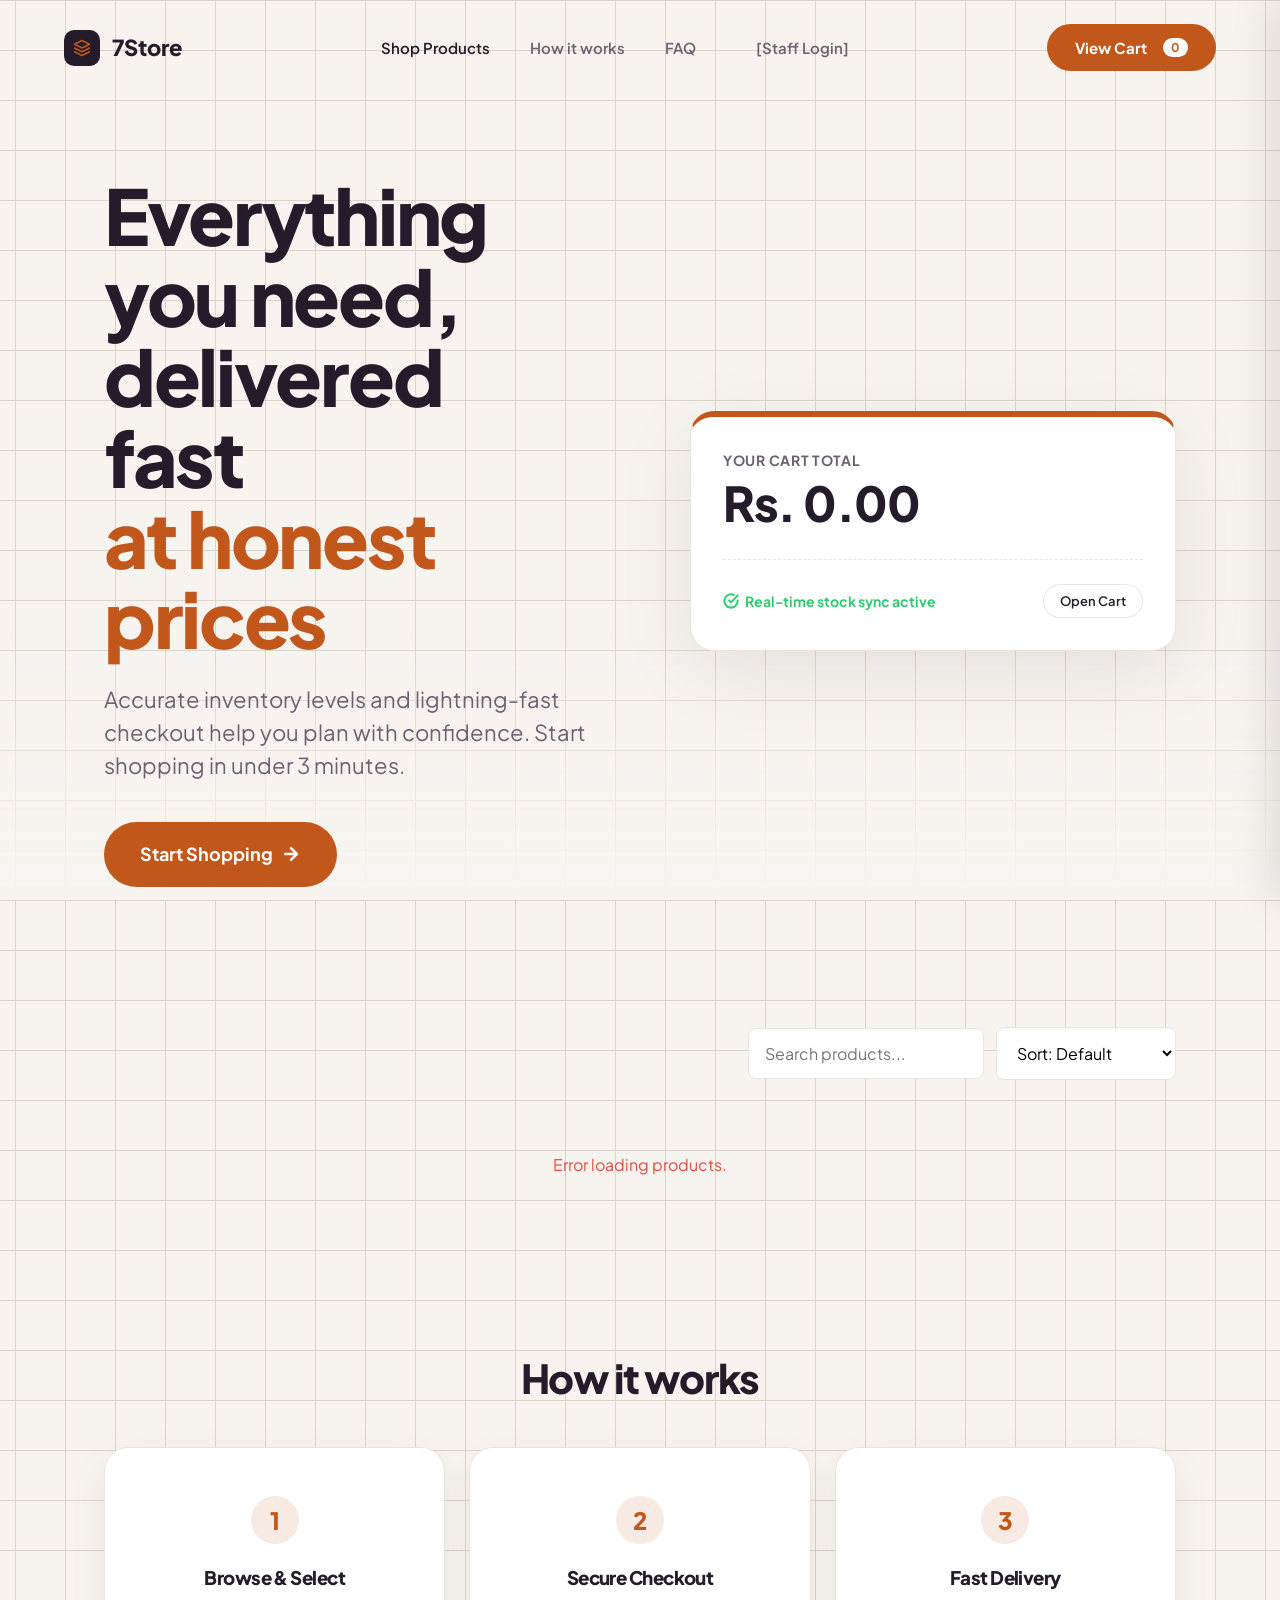
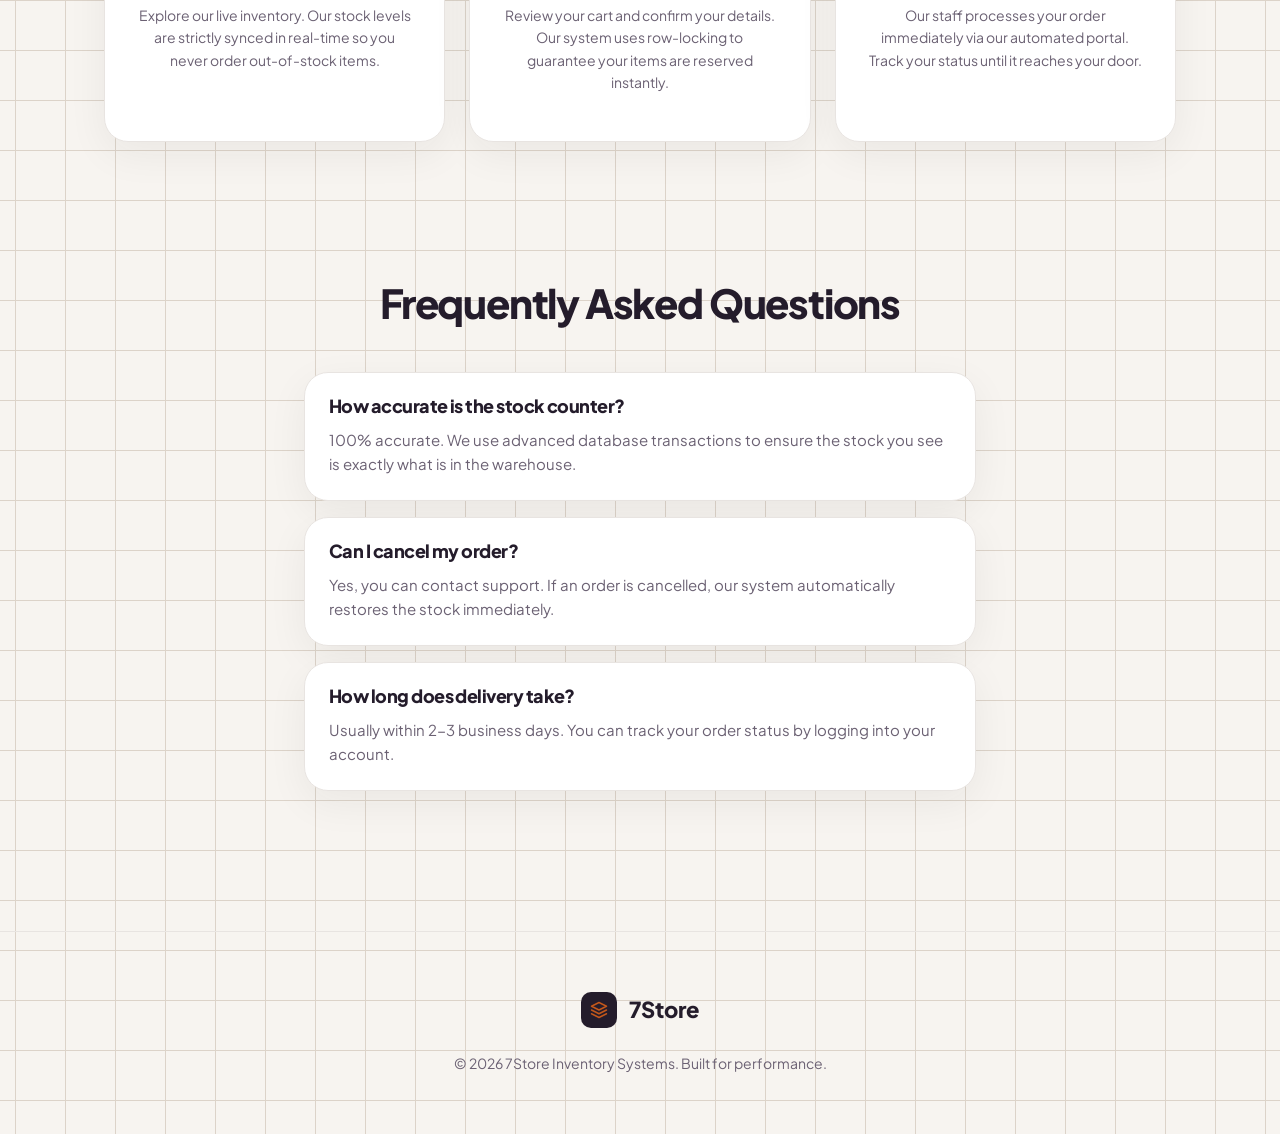
==== index.html @ 254e4165 "Initial commit: E-Commerce Inventory & Order Management System" ====
<!DOCTYPE html>
<html lang="en">
<head>
    <meta charset="UTF-8">
    <meta name="viewport" content="width=device-width, initial-scale=1.0">
    <title>7Store - E-Commerce</title>
    <link rel="stylesheet" href="css/style.css">
</head>
<body>
    <nav class="navbar">
        <div class="logo">
            <div class="logo-tile">
                <svg viewBox="0 0 24 24" fill="none" stroke-width="2" stroke-linecap="round" stroke-linejoin="round">
                    <polygon points="12 2 2 7 12 12 22 7 12 2"></polygon>
                    <polyline points="2 17 12 22 22 17"></polyline>
                    <polyline points="2 12 12 17 22 12"></polyline>
                </svg>
            </div>
            7Store
        </div>
        <div class="nav-links">
            <a href="#shop" class="active">Shop Products</a>
            <a href="#how">How it works</a>
            <a href="#faq">FAQ</a>
            <a href="login.html" style="margin-left: 20px;">[Staff Login]</a>
        </div>
        <button class="btn-primary" onclick="toggleCart()">
            View Cart <span id="cart-count" style="background:#fff; color:var(--accent); padding:2px 8px; border-radius:12px; font-size:12px; margin-left:8px;">0</span>
        </button>
    </nav>

    <div class="container" style="display:flex; align-items:center; gap:60px; min-height:60vh; padding-top: 80px;">
        <div style="flex:1;">
            <h1 class="hero-title">
                Everything you need,<br>
                delivered fast<br>
                <span class="accent-text">at honest prices</span>
            </h1>
            <p style="font-size:22px; margin-bottom:40px; color:var(--text-muted); line-height:1.5;">Accurate inventory levels and lightning-fast checkout help you plan with confidence. Start shopping in under 3 minutes.</p>
            <a href="#shop" class="btn-primary" style="font-size:18px; padding:18px 36px; border-radius:40px;">
                Start Shopping 
                <svg width="20" height="20" viewBox="0 0 24 24" fill="none" stroke="currentColor" stroke-width="3" stroke-linecap="round" stroke-linejoin="round"><line x1="5" y1="12" x2="19" y2="12"></line><polyline points="12 5 19 12 12 19"></polyline></svg>
            </a>
        </div>
        <div style="flex:1; padding-left:40px;">
            <div class="card" style="padding: 32px; position:relative; box-shadow: 0 20px 80px rgba(0,0,0,0.08); border-radius:24px; border-top: 6px solid var(--accent);">
                <div style="display:flex; justify-content:space-between; align-items:flex-end;">
                    <div>
                        <div style="font-size:14px; color:var(--text-muted); font-weight:700; margin-bottom:8px; text-transform:uppercase; letter-spacing:0.05em;">Your Cart Total</div>
                        <div style="font-size:48px; font-weight:800; line-height:1; letter-spacing:-0.03em; color:var(--text-main);">Rs. <span id="cart-total">0.00</span></div>
                    </div>
                </div>
                <div style="margin-top:32px; padding-top:24px; border-top:1px dashed var(--card-border); display:flex; justify-content:space-between; align-items:center;">
                    <span style="font-size:14px; color:var(--success); font-weight:700; display:flex; align-items:center; gap:6px;">
                        <svg width="16" height="16" viewBox="0 0 24 24" fill="none" stroke="currentColor" stroke-width="3" stroke-linecap="round" stroke-linejoin="round"><path d="M22 11.08V12a10 10 0 1 1-5.93-9.14"></path><polyline points="22 4 12 14.01 9 11.01"></polyline></svg>
                        Real-time stock sync active
                    </span>
                    <button class="btn-secondary" onclick="toggleCart()" style="padding:8px 16px; font-size:13px;">Open Cart</button>
                </div>
            </div>
        </div>
    </div>

    <div id="shop" class="container" style="padding-top: 100px;">
        <div style="display:flex; justify-content:space-between; align-items:center; margin-bottom:32px; flex-wrap:wrap; gap:20px;">
            <div id="category-list" style="display:flex; gap:12px; flex-wrap:wrap;">
                <!-- Filled by JS -->
            </div>
            <div style="display:flex; gap:12px; align-items:center;">
                <input type="text" id="search-box" placeholder="Search products..." onkeyup="loadProducts()" style="max-width:250px;">
                <select id="sort-dropdown" onchange="loadProducts()" style="max-width:180px;">
                    <option value="">Sort: Default</option>
                    <option value="price_asc">Price: Low to High</option>
                    <option value="price_desc">Price: High to Low</option>
                </select>
            </div>
        </div>

        <div id="products-grid" class="grid-3">
            <!-- Filled by JS -->
        </div>
    </div>

    <!-- How It Works Section -->
    <div class="container" style="padding-top:100px;">
        <h2 style="font-size:40px; margin-bottom:48px; text-align:center;">How it <span class="accent-text">works</span></h2>
        <div class="grid-3">
            <div class="card" style="text-align:center; padding:48px 32px;">
                <div style="width:48px; height:48px; background:var(--accent-light); color:var(--accent); border-radius:50%; display:flex; align-items:center; justify-content:center; font-size:24px; font-weight:800; margin:0 auto 24px auto;">1</div>
                <h3>Browse & Select</h3>
                <p style="margin:16px auto 0 auto; font-size:14px;">Explore our live inventory. Our stock levels are strictly synced in real-time so you never order out-of-stock items.</p>
            </div>
            <div class="card" style="text-align:center; padding:48px 32px;">
                <div style="width:48px; height:48px; background:var(--accent-light); color:var(--accent); border-radius:50%; display:flex; align-items:center; justify-content:center; font-size:24px; font-weight:800; margin:0 auto 24px auto;">2</div>
                <h3>Secure Checkout</h3>
                <p style="margin:16px auto 0 auto; font-size:14px;">Review your cart and confirm your details. Our system uses row-locking to guarantee your items are reserved instantly.</p>
            </div>
            <div class="card" style="text-align:center; padding:48px 32px;">
                <div style="width:48px; height:48px; background:var(--accent-light); color:var(--accent); border-radius:50%; display:flex; align-items:center; justify-content:center; font-size:24px; font-weight:800; margin:0 auto 24px auto;">3</div>
                <h3>Fast Delivery</h3>
                <p style="margin:16px auto 0 auto; font-size:14px;">Our staff processes your order immediately via our automated portal. Track your status until it reaches your door.</p>
            </div>
        </div>
    </div>

    <!-- FAQ Section -->
    <div class="container" style="padding-top:100px; padding-bottom:100px; max-width:800px;">
        <h2 style="font-size:40px; margin-bottom:48px; text-align:center;">Frequently Asked <span class="accent-text">Questions</span></h2>
        <div style="display:flex; flex-direction:column; gap:16px;">
            <div class="card" style="padding:24px;">
                <h4 style="font-size:18px;">How accurate is the stock counter?</h4>
                <p style="margin-top:12px; font-size:15px;">100% accurate. We use advanced database transactions to ensure the stock you see is exactly what is in the warehouse.</p>
            </div>
            <div class="card" style="padding:24px;">
                <h4 style="font-size:18px;">Can I cancel my order?</h4>
                <p style="margin-top:12px; font-size:15px;">Yes, you can contact support. If an order is cancelled, our system automatically restores the stock immediately.</p>
            </div>
            <div class="card" style="padding:24px;">
                <h4 style="font-size:18px;">How long does delivery take?</h4>
                <p style="margin-top:12px; font-size:15px;">Usually within 2-3 business days. You can track your order status by logging into your account.</p>
            </div>
        </div>
    </div>

    <!-- Footer -->
    <footer style="border-top:1px solid var(--card-border); padding:60px 5%; margin-top:40px; text-align:center;">
        <div class="logo" style="justify-content:center; margin-bottom:24px;">
            <div class="logo-tile">
                <svg viewBox="0 0 24 24" fill="none" stroke-width="2" stroke-linecap="round" stroke-linejoin="round">
                    <polygon points="12 2 2 7 12 12 22 7 12 2"></polygon>
                    <polyline points="2 17 12 22 22 17"></polyline>
                    <polyline points="2 12 12 17 22 12"></polyline>
                </svg>
            </div>
            7Store
        </div>
        <p style="margin:0 auto; font-size:14px;">&copy; 2026 7Store Inventory Systems. Built for performance.</p>
    </footer>

    <!-- Cart Overlay & Drawer -->
    <div id="cart-overlay" class="cart-overlay" onclick="toggleCart()"></div>
    <div id="cart-modal">
        <div style="display:flex; justify-content:space-between; align-items:center; margin-bottom:32px;">
            <h2 style="font-size:24px;">Your Cart</h2>
            <button onclick="toggleCart()" style="background:none; font-size:24px; color:var(--text-muted);">&times;</button>
        </div>
        
        <div id="cart-items" style="flex:1; overflow-y:auto; margin-bottom:24px;">
            <!-- Filled by JS -->
        </div>

        <div style="border-top:2px solid var(--card-border); padding-top:24px;">
            <button id="show-checkout-btn" class="btn-primary" onclick="showCheckoutForm()" style="width:100%; justify-content:center; display:none;">Proceed to Checkout</button>
            
            <form id="checkout-form" onsubmit="submitOrder(event)" style="display:none; flex-direction:column; gap:12px;">
                <input type="text" id="cust-name" placeholder="Full Name" required>
                <input type="email" id="cust-email" placeholder="Email Address" required>
                <input type="text" id="cust-phone" placeholder="Phone Number" required>
                <input type="text" id="cust-address" placeholder="Shipping Address" required>
                <button type="submit" class="btn-primary" style="width:100%; justify-content:center; margin-top:8px;">Confirm Order</button>
            </form>
        </div>
    </div>

    <script src="js/app.js"></script>
    <script src="js/store.js"></script>
</body>
</html>
---- css/style.css ----
@import url('https://fonts.googleapis.com/css2?family=Plus+Jakarta+Sans:wght@400;500;600;700;800&display=swap');

:root {
  --bg-color: #F7F4F0;
  --grid-color: #DCD3C9;
  --text-main: #241C2B;
  --text-muted: #6B6173;
  --accent: #C2571B;
  --accent-hover: #D4672A;
  --accent-light: #F7EAE3;
  --card-bg: #FFFFFF;
  --card-border: #E8E4E1;
  --radius-sm: 8px;
  --radius-md: 20px;
  --radius-lg: 24px;
  --shadow-soft: 0 12px 40px rgba(31, 26, 36, 0.06);
  --shadow-hover: 0 20px 60px rgba(31, 26, 36, 0.1);
  --success: #2ECC71;
  --warning: #F1C40F;
  --danger: #E74C3C;
  --font-main: 'Plus Jakarta Sans', sans-serif;
}

* { box-sizing: border-box; margin: 0; padding: 0; }

body {
  font-family: var(--font-main);
  background-color: var(--bg-color);
  color: var(--text-main);
  line-height: 1.6;
  min-height: 100vh;
  background-image: 
    linear-gradient(var(--grid-color) 1px, transparent 1px),
    linear-gradient(90deg, var(--grid-color) 1px, transparent 1px);
  background-size: 50px 50px;
  background-position: center top;
}

body::after {
  content: ''; position: fixed; bottom: 0; left: 0; right: 0; height: 30vh;
  background: linear-gradient(to top, var(--bg-color), transparent);
  pointer-events: none; z-index: -1;
}

a { text-decoration: none; color: inherit; transition: color 0.2s; }
button { font-family: inherit; cursor: pointer; transition: all 0.2s ease; border: none; }

h1, h2, h3, h4 { font-weight: 800; letter-spacing: -0.03em; line-height: 1.05; color: var(--text-main); }
.hero-title { font-size: clamp(48px, 6vw, 84px); margin-bottom: 24px; }
.hero-title .accent-text { color: var(--accent); }
p { color: var(--text-muted); max-width: 60ch; }

.navbar { display: flex; justify-content: space-between; align-items: center; padding: 24px 5%; max-width: 1400px; margin: 0 auto; }
.logo { display: flex; align-items: center; gap: 12px; font-weight: 800; font-size: 22px; }
.logo-tile { width: 36px; height: 36px; background: #241C2B; border-radius: 10px; display: flex; align-items: center; justify-content: center; }
.logo-tile svg { width: 18px; height: 18px; stroke: var(--accent); }
.nav-links { display: flex; gap: 40px; font-weight: 600; color: var(--text-muted); font-size: 15px; }
.nav-links a:hover, .nav-links a.active { color: var(--text-main); }

.btn-primary {
  background: var(--accent); color: white; padding: 14px 28px; border-radius: 30px;
  font-weight: 700; display: inline-flex; align-items: center; gap: 8px; font-size: 15px;
}
.btn-primary:hover { background: var(--accent-hover); transform: translateY(-2px); box-shadow: 0 8px 24px rgba(194, 87, 27, 0.25); }
.btn-primary svg { transition: transform 0.2s; }
.btn-primary:hover svg { transform: translateX(4px); }

.btn-secondary {
  background: var(--card-bg); border: 1px solid var(--card-border); color: var(--text-main);
  padding: 12px 24px; border-radius: 30px; font-weight: 600;
}
.btn-secondary:hover { border-color: var(--text-muted); }

.card {
  background: var(--card-bg); border: 1px solid var(--card-border); border-radius: var(--radius-lg);
  padding: 32px; box-shadow: var(--shadow-soft); transition: transform 0.2s, box-shadow 0.2s;
}
.card:hover { box-shadow: var(--shadow-hover); transform: translateY(-4px); }

.window-dots { display: flex; gap: 8px; margin-bottom: 24px; }
.dot { width: 12px; height: 12px; border-radius: 50%; }
.dot.red { background: #E74C3C; }
.dot.yellow { background: #F1C40F; }
.dot.green { background: #2ECC71; }

/* FORMS & TABLES */
input, select {
  width: 100%;
  padding: 14px 16px;
  border: 1px solid var(--card-border);
  border-radius: var(--radius-sm);
  font-family: inherit;
  font-size: 16px;
  transition: border-color 0.2s;
  background: #fff;
}
input:focus, select:focus {
  outline: none;
  border-color: var(--accent);
  box-shadow: 0 0 0 3px var(--accent-light);
}
table {
  width: 100%;
  border-collapse: collapse;
  margin-top: 16px;
}
th, td {
  padding: 16px;
  text-align: left;
  border-bottom: 1px solid var(--card-border);
}
th { font-weight: 600; color: var(--text-muted); font-size: 14px; text-transform: uppercase; letter-spacing: 0.05em; }
tbody tr:hover { background: #FAFAFA; }

/* UTILS */
.badge {
  padding: 4px 10px;
  border-radius: 20px;
  font-size: 12px;
  font-weight: 700;
  text-transform: uppercase;
}
.badge-success { background: #E8F8F5; color: var(--success); }
.badge-warning { background: #FEF9E7; color: var(--warning); }
.badge-danger { background: #FDEDEC; color: var(--danger); }
.badge-neutral { background: #F4F6F7; color: var(--text-muted); }

/* LAYOUTS */
.container { max-width: 1200px; margin: 0 auto; padding: 40px 5%; }
.grid-2 { display: grid; grid-template-columns: 1fr 1fr; gap: 40px; }
.grid-3 { display: grid; grid-template-columns: repeat(auto-fit, minmax(300px, 1fr)); gap: 24px; }

/* ADMIN SIDEBAR */
.admin-layout { display: flex; min-height: 100vh; }
.sidebar {
  width: 260px;
  background: var(--card-bg);
  border-right: 1px solid var(--card-border);
  padding: 24px;
  display: flex;
  flex-direction: column;
  gap: 8px;
}
.sidebar-link {
  padding: 12px 16px;
  border-radius: var(--radius-sm);
  color: var(--text-muted);
  font-weight: 500;
  cursor: pointer;
  display: flex;
  align-items: center;
  gap: 12px;
}
.sidebar-link:hover { background: #FAFAFA; color: var(--text-main); }
.sidebar-link.active {
  background: var(--accent-light);
  color: var(--accent);
  font-weight: 700;
}
.admin-content { flex: 1; padding: 40px; }
.view-section { display: none; }

/* PRODUCT CARD (STORE) */
.product-card {
  display: flex;
  flex-direction: column;
  height: 100%;
}
.product-img-placeholder {
  height: 180px;
  background: linear-gradient(135deg, #F5EAE1, #E8D5C4);
  border-radius: var(--radius-sm);
  margin-bottom: 16px;
  display: flex;
  align-items: center;
  justify-content: center;
  font-size: 48px;
  color: rgba(255,255,255,0.7);
  font-weight: 800;
}
.product-price { font-size: 24px; font-weight: 800; margin: 12px 0; color: var(--text-main); }
.product-card button { margin-top: auto; width: 100%; justify-content: center; }

/* CART DRAWER */
#cart-modal {
  position: fixed; top: 0; right: -400px; width: 400px; height: 100vh;
  background: var(--card-bg);
  box-shadow: -10px 0 40px rgba(0,0,0,0.1);
  padding: 32px;
  transition: right 0.3s ease;
  z-index: 1000;
  display: flex;
  flex-direction: column;
}
#cart-modal.open { right: 0; }
.cart-overlay {
  position: fixed; inset: 0; background: rgba(0,0,0,0.2); backdrop-filter: blur(2px);
  z-index: 999; display: none; opacity: 0; transition: opacity 0.3s;
}
.cart-overlay.open { display: block; opacity: 1; }

/* TOASTS */
.toast-container { position: fixed; bottom: 24px; right: 24px; z-index: 2000; display:flex; flex-direction:column; gap:10px; }
.toast {
  background: var(--card-bg); border: 1px solid var(--card-border); border-left: 4px solid var(--accent);
  padding: 16px 24px; border-radius: var(--radius-sm); box-shadow: var(--shadow-soft);
  font-weight: 500; animation: slideIn 0.3s ease forwards;
}
@keyframes slideIn { from { transform: translateX(100%); opacity: 0; } to { transform: translateX(0); opacity: 1; } }

/* CHARTS (CSS) */
.bar-chart-container {
  display: flex; align-items: flex-end; gap: 12px; height: 250px;
  padding: 24px 0 0 0; border-bottom: 2px solid var(--card-border);
}
.bar-wrapper { flex: 1; display: flex; flex-direction: column; align-items: center; justify-content: flex-end; height: 100%; group: hover; }
.bar { background: var(--accent); width: 100%; border-radius: 4px 4px 0 0; transition: height 0.5s ease, background 0.2s; }
.bar-wrapper:hover .bar { background: var(--accent-hover); }
.bar-label { font-size: 12px; color: var(--text-muted); margin-top: 8px; }
.bar-value { font-size: 12px; color: var(--text-main); font-weight: 700; margin-bottom: 8px; opacity: 0; transition: opacity 0.2s; }
.bar-wrapper:hover .bar-value { opacity: 1; }
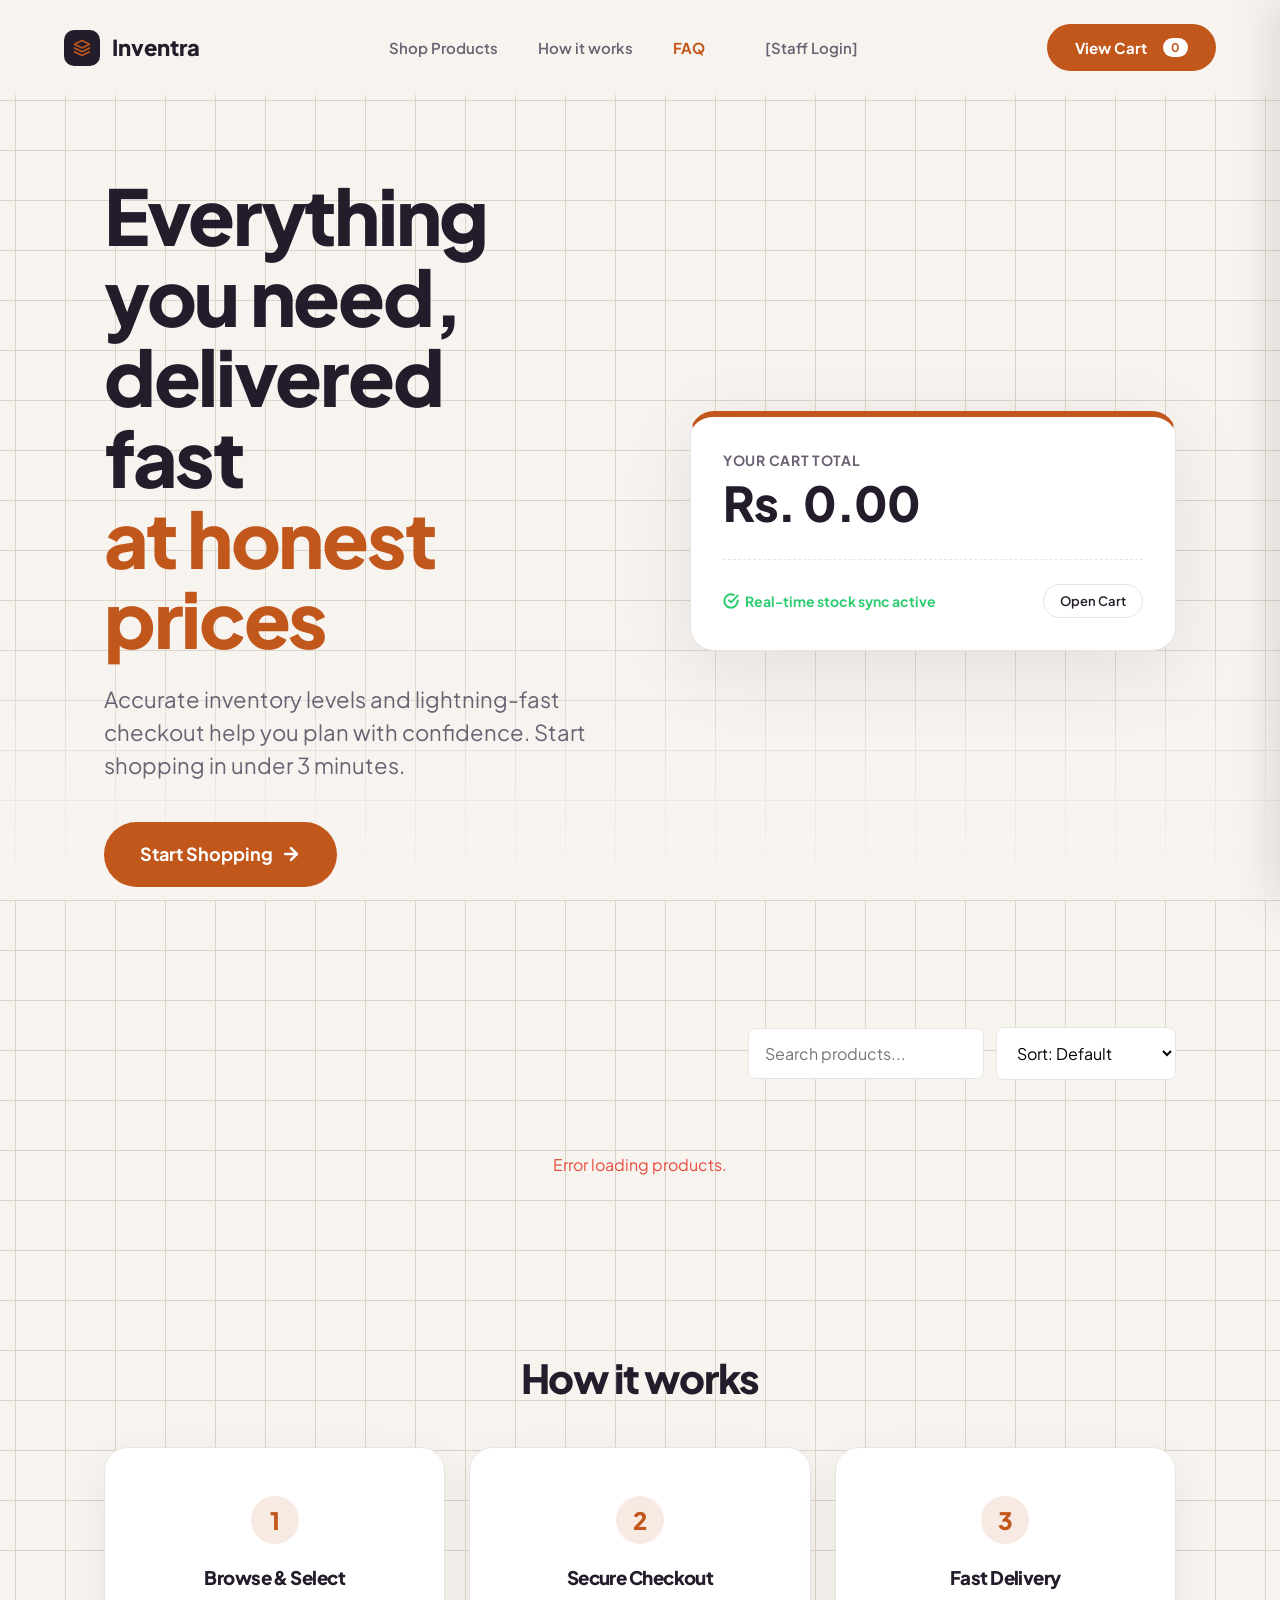
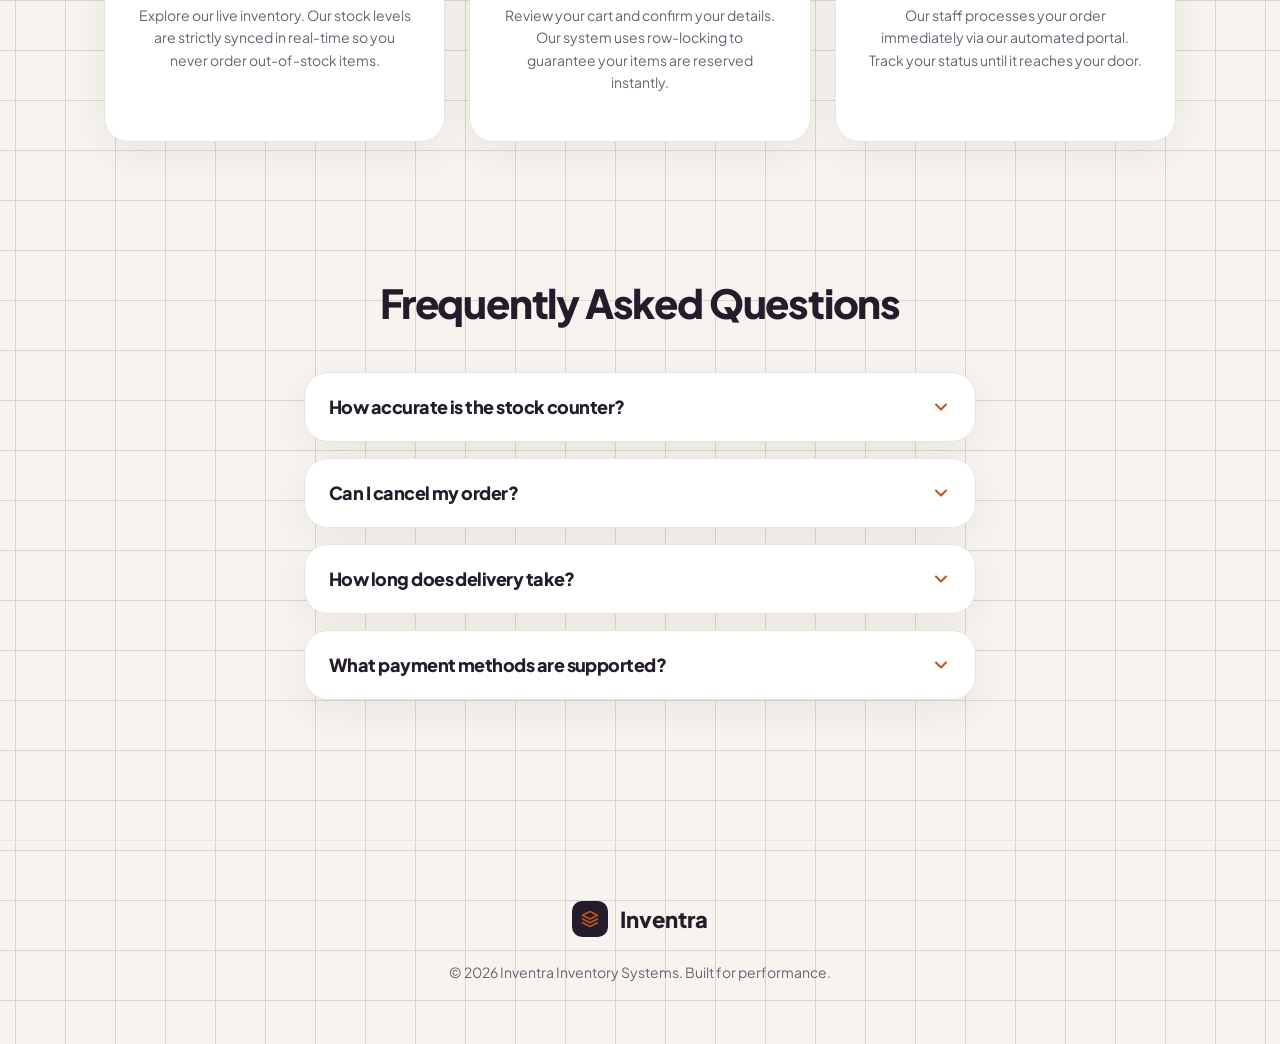
==== commit cf897683: "Update project branding to Inventra and implement feature improvements - Update branding to Inventra" ====
--- a/index.html
+++ b/index.html
@@ -3,7 +3,7 @@
 <head>
     <meta charset="UTF-8">
     <meta name="viewport" content="width=device-width, initial-scale=1.0">
-    <title>7Store - E-Commerce</title>
+    <title>Inventra - E-Commerce</title>
     <link rel="stylesheet" href="css/style.css">
 </head>
 <body>
@@ -16,7 +16,7 @@
                     <polyline points="2 12 12 17 22 12"></polyline>
                 </svg>
             </div>
-            7Store
+            Inventra
         </div>
         <div class="nav-links">
             <a href="#shop" class="active">Shop Products</a>
@@ -61,7 +61,8 @@
         </div>
     </div>
 
-    <div id="shop" class="container" style="padding-top: 100px;">
+    <!-- Shop Section -->
+    <div id="shop" class="container section-target" style="padding-top: 100px;">
         <div style="display:flex; justify-content:space-between; align-items:center; margin-bottom:32px; flex-wrap:wrap; gap:20px;">
             <div id="category-list" style="display:flex; gap:12px; flex-wrap:wrap;">
                 <!-- Filled by JS -->
@@ -82,7 +83,7 @@
     </div>
 
     <!-- How It Works Section -->
-    <div class="container" style="padding-top:100px;">
+    <div id="how" class="container section-target" style="padding-top:100px;">
         <h2 style="font-size:40px; margin-bottom:48px; text-align:center;">How it <span class="accent-text">works</span></h2>
         <div class="grid-3">
             <div class="card" style="text-align:center; padding:48px 32px;">
@@ -103,21 +104,53 @@
         </div>
     </div>
 
-    <!-- FAQ Section -->
-    <div class="container" style="padding-top:100px; padding-bottom:100px; max-width:800px;">
+    <!-- FAQ Section (Accordion) -->
+    <div id="faq" class="container section-target" style="padding-top:100px; padding-bottom:100px; max-width:800px;">
         <h2 style="font-size:40px; margin-bottom:48px; text-align:center;">Frequently Asked <span class="accent-text">Questions</span></h2>
-        <div style="display:flex; flex-direction:column; gap:16px;">
-            <div class="card" style="padding:24px;">
-                <h4 style="font-size:18px;">How accurate is the stock counter?</h4>
-                <p style="margin-top:12px; font-size:15px;">100% accurate. We use advanced database transactions to ensure the stock you see is exactly what is in the warehouse.</p>
-            </div>
-            <div class="card" style="padding:24px;">
-                <h4 style="font-size:18px;">Can I cancel my order?</h4>
-                <p style="margin-top:12px; font-size:15px;">Yes, you can contact support. If an order is cancelled, our system automatically restores the stock immediately.</p>
-            </div>
-            <div class="card" style="padding:24px;">
-                <h4 style="font-size:18px;">How long does delivery take?</h4>
-                <p style="margin-top:12px; font-size:15px;">Usually within 2-3 business days. You can track your order status by logging into your account.</p>
+        <div class="faq-accordion" style="display:flex; flex-direction:column; gap:16px;">
+            <div class="card faq-item" style="padding:24px;">
+                <div class="faq-header">
+                    <h4 style="font-size:18px;">How accurate is the stock counter?</h4>
+                    <div class="faq-icon">
+                        <svg width="20" height="20" viewBox="0 0 24 24" fill="none" stroke="currentColor" stroke-width="2.5" stroke-linecap="round" stroke-linejoin="round"><polyline points="6 9 12 15 18 9"></polyline></svg>
+                    </div>
+                </div>
+                <div class="faq-body">
+                    <p style="margin-top:14px; font-size:15px; color:var(--text-muted);">100% accurate. We execute atomic database transactions with row-level locking (SELECT ... FOR UPDATE) to guarantee that stock levels reflect real warehouse inventory in real time.</p>
+                </div>
+            </div>
+            <div class="card faq-item" style="padding:24px;">
+                <div class="faq-header">
+                    <h4 style="font-size:18px;">Can I cancel my order?</h4>
+                    <div class="faq-icon">
+                        <svg width="20" height="20" viewBox="0 0 24 24" fill="none" stroke="currentColor" stroke-width="2.5" stroke-linecap="round" stroke-linejoin="round"><polyline points="6 9 12 15 18 9"></polyline></svg>
+                    </div>
+                </div>
+                <div class="faq-body">
+                    <p style="margin-top:14px; font-size:15px; color:var(--text-muted);">Yes, you can contact staff support. Whenever an order is marked as Cancelled, our system automatically replenishes reserved stock and records an audit log entry in the database.</p>
+                </div>
+            </div>
+            <div class="card faq-item" style="padding:24px;">
+                <div class="faq-header">
+                    <h4 style="font-size:18px;">How long does delivery take?</h4>
+                    <div class="faq-icon">
+                        <svg width="20" height="20" viewBox="0 0 24 24" fill="none" stroke="currentColor" stroke-width="2.5" stroke-linecap="round" stroke-linejoin="round"><polyline points="6 9 12 15 18 9"></polyline></svg>
+                    </div>
+                </div>
+                <div class="faq-body">
+                    <p style="margin-top:14px; font-size:15px; color:var(--text-muted);">Standard shipping typically takes 2-3 business days across India. Our warehouse staff immediately updates fulfillment tracking as soon as your parcel is packed and dispatched.</p>
+                </div>
+            </div>
+            <div class="card faq-item" style="padding:24px;">
+                <div class="faq-header">
+                    <h4 style="font-size:18px;">What payment methods are supported?</h4>
+                    <div class="faq-icon">
+                        <svg width="20" height="20" viewBox="0 0 24 24" fill="none" stroke="currentColor" stroke-width="2.5" stroke-linecap="round" stroke-linejoin="round"><polyline points="6 9 12 15 18 9"></polyline></svg>
+                    </div>
+                </div>
+                <div class="faq-body">
+                    <p style="margin-top:14px; font-size:15px; color:var(--text-muted);">We support UPI, Net Banking, major credit/debit cards, and Cash on Delivery (COD) for eligible domestic shipping pin codes.</p>
+                </div>
             </div>
         </div>
     </div>
@@ -132,37 +165,50 @@
                     <polyline points="2 12 12 17 22 12"></polyline>
                 </svg>
             </div>
-            7Store
-        </div>
-        <p style="margin:0 auto; font-size:14px;">&copy; 2026 7Store Inventory Systems. Built for performance.</p>
+            Inventra
+        </div>
+        <p style="margin:0 auto; font-size:14px;">&copy; 2026 Inventra Inventory Systems. Built for performance.</p>
     </footer>
 
     <!-- Cart Overlay & Drawer -->
     <div id="cart-overlay" class="cart-overlay" onclick="toggleCart()"></div>
     <div id="cart-modal">
-        <div style="display:flex; justify-content:space-between; align-items:center; margin-bottom:32px;">
+        <div style="display:flex; justify-content:space-between; align-items:center; margin-bottom:24px;">
             <h2 style="font-size:24px;">Your Cart</h2>
             <button onclick="toggleCart()" style="background:none; font-size:24px; color:var(--text-muted);">&times;</button>
         </div>
         
-        <div id="cart-items" style="flex:1; overflow-y:auto; margin-bottom:24px;">
+        <div id="cart-items" style="flex:1; overflow-y:auto; margin-bottom:24px; padding-right:4px;">
             <!-- Filled by JS -->
         </div>
 
-        <div style="border-top:2px solid var(--card-border); padding-top:24px;">
+        <div style="border-top:2px solid var(--card-border); padding-top:20px;">
             <button id="show-checkout-btn" class="btn-primary" onclick="showCheckoutForm()" style="width:100%; justify-content:center; display:none;">Proceed to Checkout</button>
             
             <form id="checkout-form" onsubmit="submitOrder(event)" style="display:none; flex-direction:column; gap:12px;">
-                <input type="text" id="cust-name" placeholder="Full Name" required>
-                <input type="email" id="cust-email" placeholder="Email Address" required>
-                <input type="text" id="cust-phone" placeholder="Phone Number" required>
-                <input type="text" id="cust-address" placeholder="Shipping Address" required>
-                <button type="submit" class="btn-primary" style="width:100%; justify-content:center; margin-top:8px;">Confirm Order</button>
+                <div>
+                    <input type="text" id="cust-name" placeholder="Full Name" required>
+                    <div id="cust-name-error" class="field-error"></div>
+                </div>
+                <div>
+                    <input type="email" id="cust-email" placeholder="Email Address (e.g. name@gmail.com)" required>
+                    <div id="cust-email-error" class="field-error"></div>
+                </div>
+                <div>
+                    <input type="text" id="cust-phone" placeholder="Phone Number (10 digits)" inputmode="numeric" maxlength="10" required>
+                    <div id="cust-phone-error" class="field-error"></div>
+                </div>
+                <div>
+                    <input type="text" id="cust-address" placeholder="Shipping Address" required>
+                    <div id="cust-address-error" class="field-error"></div>
+                </div>
+                <button type="submit" id="checkout-submit-btn" class="btn-primary" style="width:100%; justify-content:center; margin-top:8px;">Confirm Order</button>
             </form>
         </div>
     </div>
 
     <script src="js/app.js"></script>
+    <script src="js/validators.js"></script>
     <script src="js/store.js"></script>
 </body>
-</html>
+</html>
--- a/css/style.css
+++ b/css/style.css
@@ -23,6 +23,10 @@
 
 * { box-sizing: border-box; margin: 0; padding: 0; }
 
+html {
+  scroll-behavior: smooth;
+}
+
 body {
   font-family: var(--font-main);
   background-color: var(--bg-color);
@@ -50,20 +54,21 @@
 .hero-title .accent-text { color: var(--accent); }
 p { color: var(--text-muted); max-width: 60ch; }
 
-.navbar { display: flex; justify-content: space-between; align-items: center; padding: 24px 5%; max-width: 1400px; margin: 0 auto; }
+.navbar { display: flex; justify-content: space-between; align-items: center; padding: 24px 5%; max-width: 1400px; margin: 0 auto; position: sticky; top: 0; background: rgba(247, 244, 240, 0.95); backdrop-filter: blur(8px); z-index: 100; }
 .logo { display: flex; align-items: center; gap: 12px; font-weight: 800; font-size: 22px; }
 .logo-tile { width: 36px; height: 36px; background: #241C2B; border-radius: 10px; display: flex; align-items: center; justify-content: center; }
 .logo-tile svg { width: 18px; height: 18px; stroke: var(--accent); }
 .nav-links { display: flex; gap: 40px; font-weight: 600; color: var(--text-muted); font-size: 15px; }
-.nav-links a:hover, .nav-links a.active { color: var(--text-main); }
+.nav-links a:hover, .nav-links a.active { color: var(--accent); font-weight: 700; }
 
 .btn-primary {
   background: var(--accent); color: white; padding: 14px 28px; border-radius: 30px;
   font-weight: 700; display: inline-flex; align-items: center; gap: 8px; font-size: 15px;
 }
 .btn-primary:hover { background: var(--accent-hover); transform: translateY(-2px); box-shadow: 0 8px 24px rgba(194, 87, 27, 0.25); }
+.btn-primary:disabled { opacity: 0.6; cursor: not-allowed; transform: none; box-shadow: none; }
 .btn-primary svg { transition: transform 0.2s; }
-.btn-primary:hover svg { transform: translateX(4px); }
+.btn-primary:hover:not(:disabled) svg { transform: translateX(4px); }
 
 .btn-secondary {
   background: var(--card-bg); border: 1px solid var(--card-border); color: var(--text-main);
@@ -91,7 +96,7 @@
   border-radius: var(--radius-sm);
   font-family: inherit;
   font-size: 16px;
-  transition: border-color 0.2s;
+  transition: border-color 0.2s, box-shadow 0.2s;
   background: #fff;
 }
 input:focus, select:focus {
@@ -99,6 +104,23 @@
   border-color: var(--accent);
   box-shadow: 0 0 0 3px var(--accent-light);
 }
+
+/* FORM VALIDATION */
+input.is-invalid, select.is-invalid {
+  border-color: var(--danger) !important;
+  box-shadow: 0 0 0 3px rgba(231, 76, 60, 0.15) !important;
+}
+input.is-valid, select.is-valid {
+  border-color: var(--success) !important;
+}
+.field-error {
+  color: var(--danger);
+  font-size: 12px;
+  font-weight: 600;
+  margin-top: 4px;
+  display: none;
+}
+
 table {
   width: 100%;
   border-collapse: collapse;
@@ -125,12 +147,15 @@
 .badge-danger { background: #FDEDEC; color: var(--danger); }
 .badge-neutral { background: #F4F6F7; color: var(--text-muted); }
 
-/* LAYOUTS */
+/* LAYOUTS & SCROLL TARGETS */
 .container { max-width: 1200px; margin: 0 auto; padding: 40px 5%; }
 .grid-2 { display: grid; grid-template-columns: 1fr 1fr; gap: 40px; }
 .grid-3 { display: grid; grid-template-columns: repeat(auto-fit, minmax(300px, 1fr)); gap: 24px; }
-
-/* ADMIN SIDEBAR */
+#shop, #how, #faq, .section-target {
+  scroll-margin-top: 100px;
+}
+
+/* ADMIN SIDEBAR & STAT CARDS */
 .admin-layout { display: flex; min-height: 100vh; }
 .sidebar {
   width: 260px;
@@ -160,6 +185,19 @@
 .admin-content { flex: 1; padding: 40px; }
 .view-section { display: none; }
 
+.stat-card {
+  cursor: pointer;
+  user-select: none;
+  transition: transform 0.2s, box-shadow 0.2s, border-color 0.2s;
+}
+.stat-card:hover {
+  border-color: var(--accent);
+}
+.stat-card:focus-visible {
+  outline: 3px solid var(--accent);
+  outline-offset: 3px;
+}
+
 /* PRODUCT CARD (STORE) */
 .product-card {
   display: flex;
@@ -174,16 +212,17 @@
   display: flex;
   align-items: center;
   justify-content: center;
-  font-size: 48px;
-  color: rgba(255,255,255,0.7);
+  font-size: 44px;
+  color: rgba(36, 28, 43, 0.4);
   font-weight: 800;
+  border: 1px solid var(--card-border);
 }
 .product-price { font-size: 24px; font-weight: 800; margin: 12px 0; color: var(--text-main); }
 .product-card button { margin-top: auto; width: 100%; justify-content: center; }
 
 /* CART DRAWER */
 #cart-modal {
-  position: fixed; top: 0; right: -400px; width: 400px; height: 100vh;
+  position: fixed; top: 0; right: -420px; width: 420px; height: 100vh;
   background: var(--card-bg);
   box-shadow: -10px 0 40px rgba(0,0,0,0.1);
   padding: 32px;
@@ -208,14 +247,89 @@
 }
 @keyframes slideIn { from { transform: translateX(100%); opacity: 0; } to { transform: translateX(0); opacity: 1; } }
 
+/* FAQ ACCORDION */
+.faq-item {
+  cursor: pointer;
+  transition: all 0.2s ease;
+}
+.faq-item:hover {
+  border-color: var(--accent);
+}
+.faq-header {
+  display: flex;
+  justify-content: space-between;
+  align-items: center;
+  gap: 16px;
+}
+.faq-icon {
+  transition: transform 0.3s cubic-bezier(0.4, 0, 0.2, 1);
+  color: var(--accent);
+  display: flex;
+  align-items: center;
+}
+.faq-item.open .faq-icon {
+  transform: rotate(180deg);
+}
+.faq-body {
+  max-height: 0;
+  overflow: hidden;
+  opacity: 0;
+  transition: max-height 0.35s cubic-bezier(0.4, 0, 0.2, 1), opacity 0.3s ease;
+}
+.faq-item.open .faq-body {
+  opacity: 1;
+}
+
 /* CHARTS (CSS) */
+.chart-container-box {
+  position: relative;
+  padding: 20px 0 0 65px;
+}
+.chart-y-axis {
+  position: absolute;
+  left: 0;
+  top: 20px;
+  bottom: 35px;
+  width: 55px;
+  display: flex;
+  flex-direction: column;
+  justify-content: space-between;
+  align-items: flex-end;
+  font-size: 11px;
+  font-weight: 600;
+  color: var(--text-muted);
+  padding-right: 8px;
+  border-right: 1px solid var(--card-border);
+}
 .bar-chart-container {
-  display: flex; align-items: flex-end; gap: 12px; height: 250px;
-  padding: 24px 0 0 0; border-bottom: 2px solid var(--card-border);
-}
-.bar-wrapper { flex: 1; display: flex; flex-direction: column; align-items: center; justify-content: flex-end; height: 100%; group: hover; }
-.bar { background: var(--accent); width: 100%; border-radius: 4px 4px 0 0; transition: height 0.5s ease, background 0.2s; }
+  display: flex; align-items: flex-end; gap: 16px; height: 260px;
+  padding: 24px 10px 0 10px; border-bottom: 2px solid var(--card-border);
+}
+.bar-wrapper {
+  flex: 1; display: flex; flex-direction: column; align-items: center; justify-content: flex-end;
+  height: 100%; position: relative; cursor: pointer;
+}
+.bar {
+  background: var(--accent); width: 100%; border-radius: 6px 6px 0 0;
+  transition: height 0.4s ease, background 0.2s; min-height: 4px;
+}
 .bar-wrapper:hover .bar { background: var(--accent-hover); }
-.bar-label { font-size: 12px; color: var(--text-muted); margin-top: 8px; }
-.bar-value { font-size: 12px; color: var(--text-main); font-weight: 700; margin-bottom: 8px; opacity: 0; transition: opacity 0.2s; }
-.bar-wrapper:hover .bar-value { opacity: 1; }
+.bar-label { font-size: 12px; color: var(--text-muted); margin-top: 10px; text-align: center; }
+.bar-tooltip {
+  position: absolute;
+  bottom: calc(100% + 8px);
+  background: var(--text-main);
+  color: #fff;
+  padding: 6px 12px;
+  border-radius: var(--radius-sm);
+  font-size: 12px;
+  font-weight: 700;
+  white-space: nowrap;
+  pointer-events: none;
+  opacity: 0;
+  transform: translateY(4px);
+  transition: opacity 0.2s, transform 0.2s;
+  z-index: 10;
+  box-shadow: 0 4px 12px rgba(0,0,0,0.15);
+}
+.bar-wrapper:hover .bar-tooltip { opacity: 1; transform: translateY(0); }
